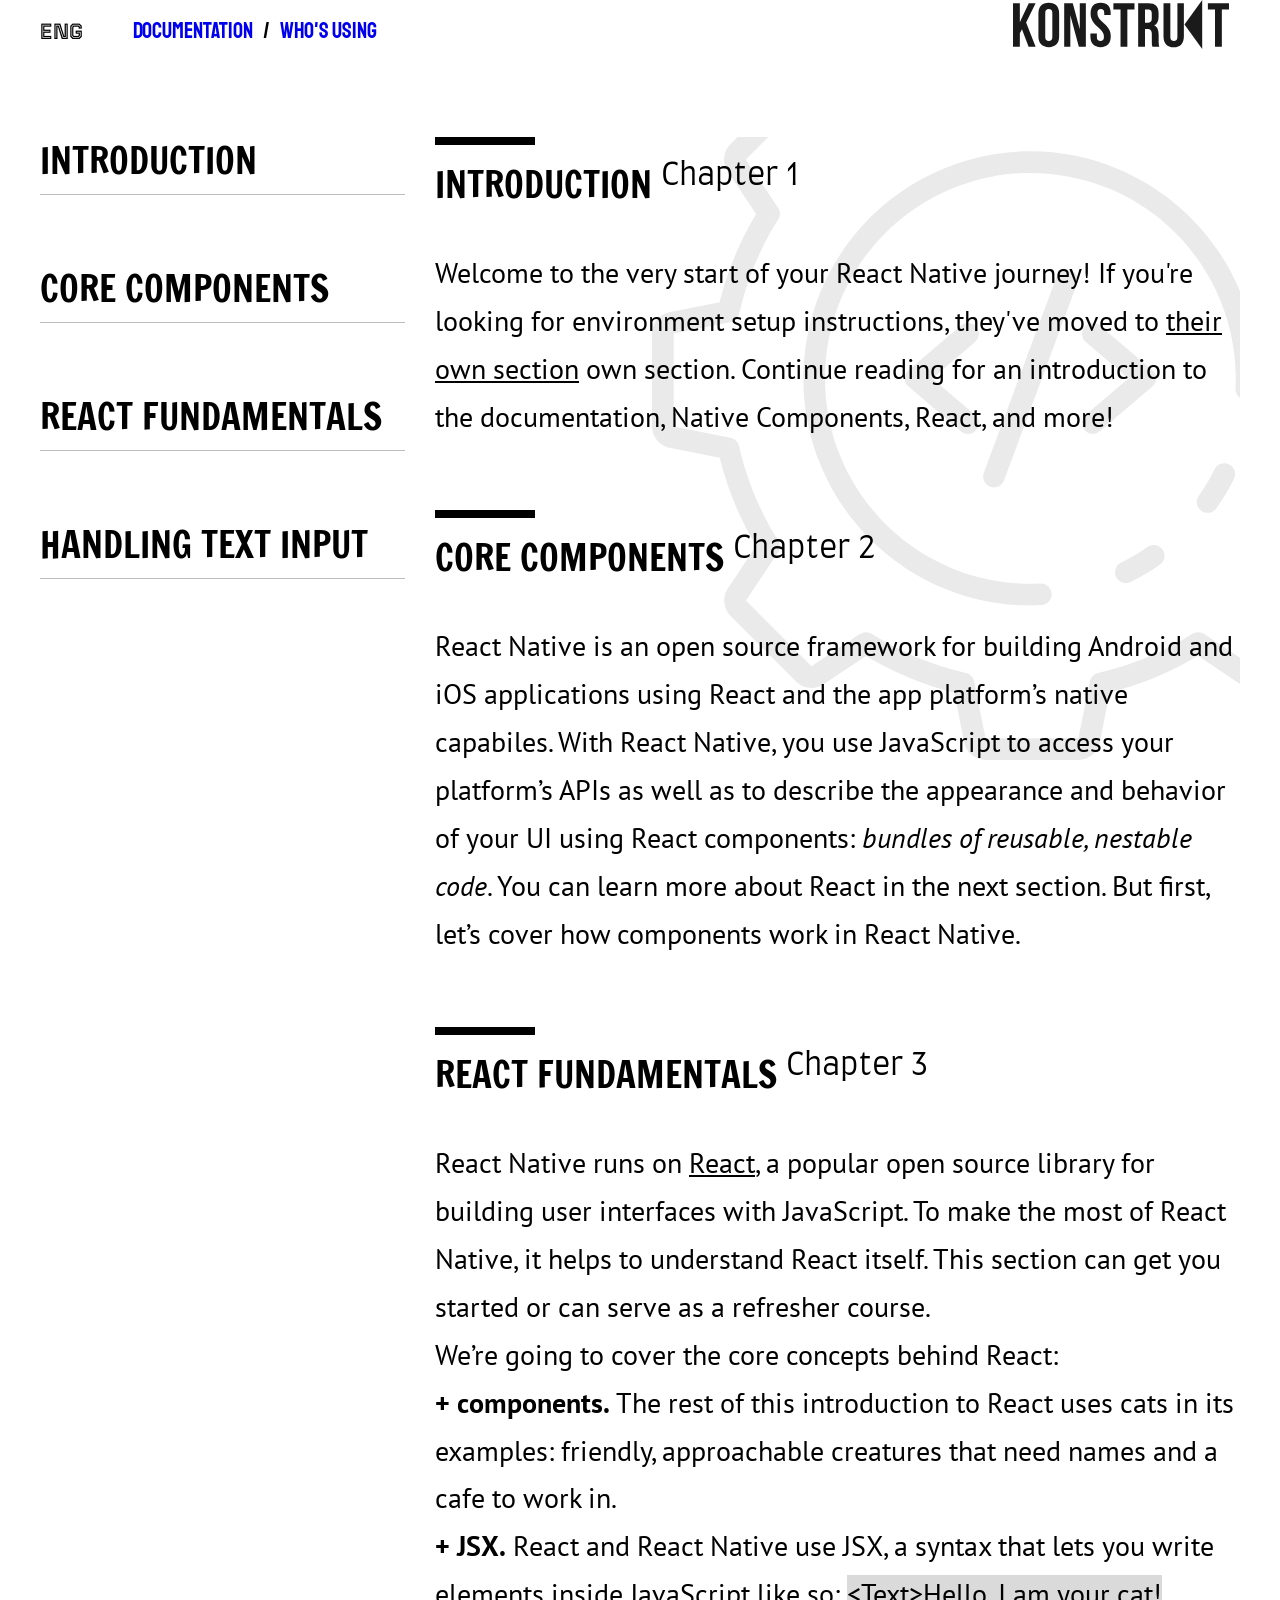
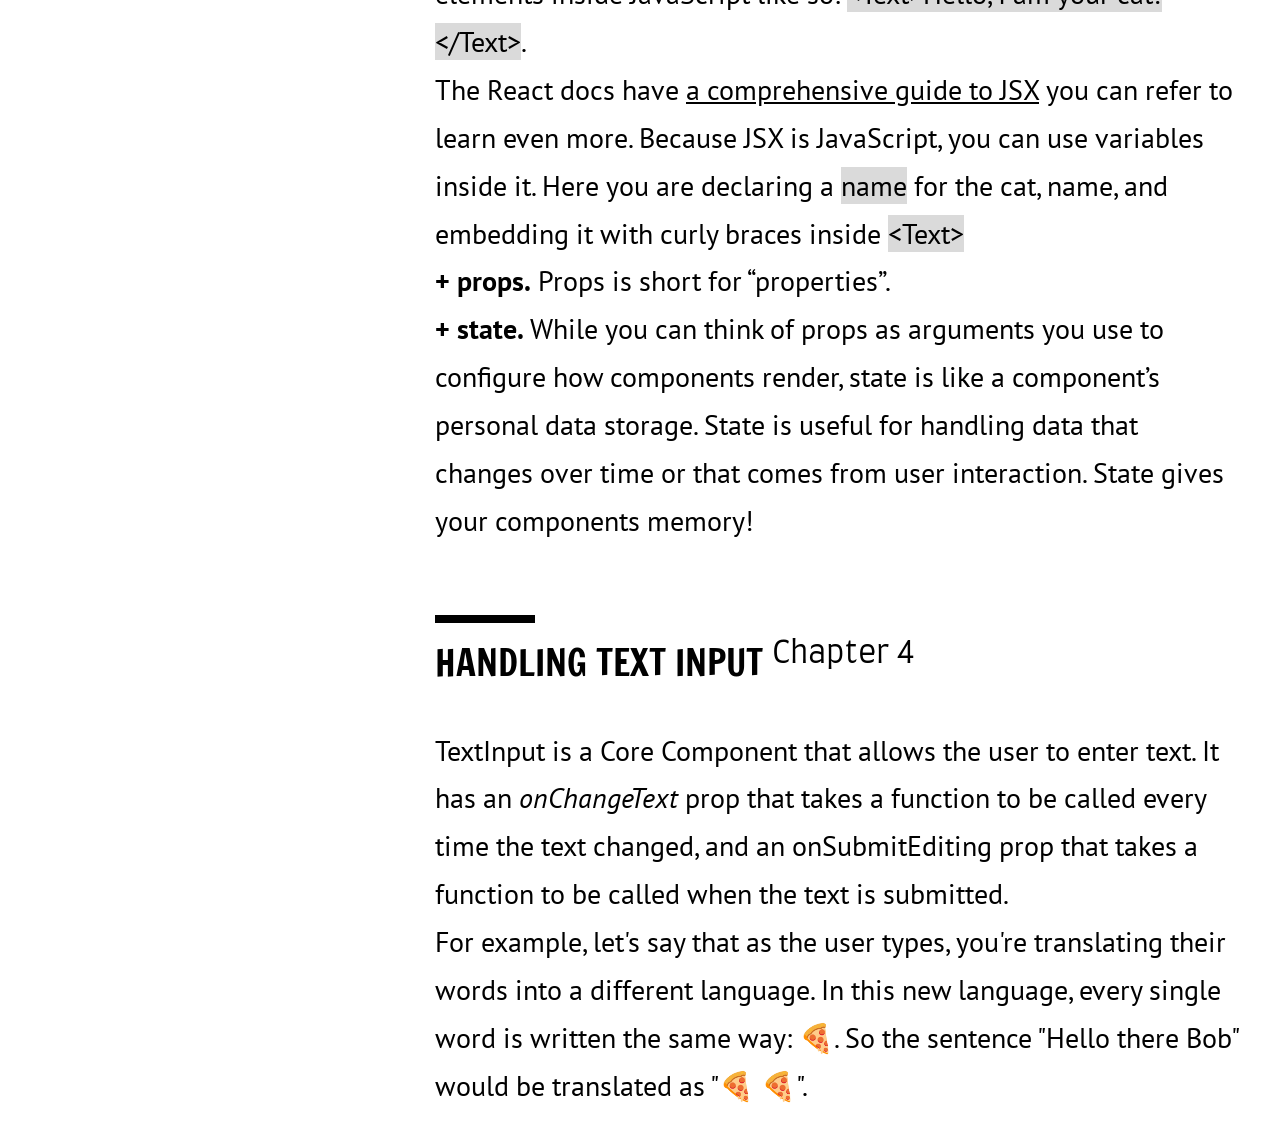
==== index.html @ 9395a484 "first commit" ====
<!DOCTYPE html>
<html lang="en">

<head>
    <meta charset="UTF-8">
    <meta name="viewport" content="width=device-width, initial-scale=1.0">
    <title>POSITION-TRANSFORM</title>

    <link rel="preconnect" href="https://fonts.googleapis.com">
    <link rel="preconnect" href="https://fonts.gstatic.com" crossorigin>
    <link
        href="https://fonts.googleapis.com/css2?family=Farro:wght@300;400;500;700&family=Francois+One&family=PT+Sans:ital,wght@0,400;0,700;1,400;1,700&family=Staatliches&family=Tourney:ital,wght@0,100..900;1,100..900&display=swap"
        rel="stylesheet">

    <link rel="stylesheet" href="src/styles/style.css">
</head>

<body>
    <header class="header">
        <div class="container header-content-wrapper">
            <div class="lang-and-nav-cotainer">
                <a href="/en" class="header__lang-link tourney-lang">eng</a>
                <nav class="header__nav staatliches-nav">
                    <ul class="header__list">
                        <li class="header__item">
                            <a href=".">Documentation</a>
                        </li>
                        <li class="header__item">/</li>
                        <li class="header__item">
                            <a href="src/html pages/who'sUsing.html">Who's using</a>
                        </li>
                    </ul>
                </nav>
            </div>
            <a href="/" class="header__logo-link">
                <img src="src/images/company-logo-black.svg" alt="Site logo" class="header__img">
            </a>
        </div>
    </header>

    <main>
        <div class="content-wrapper container">

            <aside class="sidebar">
                <ul class="sidebar__list">
                    <li class="sidebar__item francois-one-heading">Introduction</li>
                    <li class="sidebar__item francois-one-heading">core components</li>
                    <li class="sidebar__item francois-one-heading">react fundamentals</li>
                    <li class="sidebar__item francois-one-heading">handling text input</li>
                </ul>
            </aside>

            <div class="main-content">
                <section class="Chapter-1">
                    <div>
                        <h2 class="francois-one-heading heading">Introduction <sup class="farro-light-chapter ">Chapter
                                1</sup>
                        </h2>
                        <p>
                            Welcome to the very start of your React Native journey! If you're looking for environment
                            setup
                            instructions, they've moved to <span class="underline-text">their own section</span> own
                            section.
                            Continue reading for an
                            introduction to the documentation, Native Components, React, and more!
                        </p>
                    </div>
                </section>

                <section class="Chapter-2">
                    <div>
                        <h2 class="francois-one-heading heading">core components <sup
                                class="farro-light-chapter">Chapter
                                2</sup></h2>
                        <p>
                            React Native is an open source framework for building Android and iOS applications using
                            React
                            and
                            the
                            app platform’s
                            native capabiles. With React Native, you use JavaScript to access your platform’s APIs as
                            well
                            as to
                            describe the
                            appearance and behavior of your UI using React components: <span class="italic-text">bundles
                                of
                                reusable, nestable
                                code</span>. You can
                            learn more about
                            React in the next section. But first, let’s cover how components work in React Native.
                        </p>
                    </div>
                </section>

                <section class="Chapter-3">
                    <div>
                        <h2 class="francois-one-heading heading">react fundamentals <sup
                                class="farro-light-chapter">Chapter
                                3</sup>
                        </h2>
                        <p>
                            React Native runs on <span class="underline-text">React</span>, a popular open source
                            library
                            for
                            building user interfaces
                            with
                            JavaScript. To make the most of React Native, it helps to understand React itself. This
                            section
                            can
                            get
                            you started or can serve as a refresher course.
                        </p>
                        <p>We’re going to cover the core concepts behind React:</p>
                        <ul>
                            <li>
                                <strong>+ components.</strong> The rest of this introduction to React uses cats in its
                                examples:
                                friendly, approachable creatures that
                                need names and a cafe to work in.
                            </li>
                            <li>
                                <strong>+ JSX.</strong> React and React Native use JSX, a syntax that lets you write
                                elements
                                inside
                                JavaScript like
                                so: <span class="background-text">&lt;Text&gt;Hello, I am your cat!&lt;/Text&gt;</span>.
                            </li>
                            <li>
                                The React docs have <span class="underline-text">a comprehensive guide to JSX</span> you
                                can
                                refer to learn even more.
                                Because JSX is JavaScript, you can use variables inside it. Here you are declaring a
                                <span class="background-text">name</span> for the cat, name, and embedding it with curly
                                braces
                                inside
                                <span class="background-text">&lt;Text&gt;</span>
                            </li>
                            <li>
                                <strong>+ props.</strong> Props is short for “properties”.
                            </li>
                            <li>
                                <strong>+ state.</strong> While you can think of props as arguments you use to configure
                                how
                                components render, state is like a component’s personal data storage. State is useful
                                for
                                handling
                                data that changes over time or that comes from user interaction. State gives your
                                components
                                memory!
                            </li>
                        </ul>
                    </div>
                </section>

                <section class="Chapter-4">
                    <div>
                        <h2 class="francois-one-heading heading">handling text input <sup
                                class="farro-light-chapter">Chapter
                                4</sup>
                        </h2>
                        <p>
                            TextInput is a Core Component that allows the user to enter text. It has an
                            <span class="italic-text">onChangeText</span>
                            prop that takes
                            a function to
                            be called every time the text changed, and an onSubmitEditing prop that takes a function to
                            be
                            called
                            when the text is
                            submitted.
                        </p>
                        <p>
                            For example, let's say that as the user types, you're translating their words into a
                            different
                            language.
                            In this new
                            language, every single word is written the same way: 🍕. So the sentence "Hello there Bob"
                            would
                            be
                            translated as "🍕
                            🍕".
                        </p>
                    </div>
                </section>
            </div>
        </div>

        <!-- <img src="src/images/bg-picture.svg" alt="Background picture" class="background-img"> -->

    </main>
</body>

</html>
---- src/styles/style.css ----
/* ====================RESET CSS================= */
* {
  margin: 0;
  padding: 0;
  box-sizing: border-box;
}

li {
  list-style: none;
}

a {
  text-decoration: none;
}

/* ==========================FONT FAMILIES====================== */
/* Francois One Regular - HEADING*/
/* Farro Light  - CHAPTERS*/
/* Staatliches Regular - NAVIGATION*/
/* Tourney SemiBold  - LANGUAGE*/

/*=============================BASE CSS ======================*/

body {
  font-family: "PT Sans", sans-serif;
  font-weight: 400;
  font-style: normal;
  font-size: 28px;
  line-height: 1.71;
  color: rgba(0, 0, 0, 1);

  padding-bottom: 30px;
}

.container {
  max-width: 1200px;
  width: 100%;
  margin: 0 auto;
}

.francois-one-heading {
  font-family: "Francois One", sans-serif;
  font-weight: 400;
  font-style: normal;
  font-size: 36px;
  line-height: 1.33;
  text-transform: uppercase;
}

.francois-one-heading .farro-light-chapter {
  font-family: "Farro", sans-serif;
  font-weight: 300;
  font-style: normal;
  font-size: 30px;
  text-transform: none;
}

.staatliches-nav {
  font-family: "Staatliches", sans-serif;
  font-weight: 400;
  font-style: normal;
  font-size: 22px;
}

.tourney-lang {
  font-family: "Tourney", sans-serif;
  font-weight: 600;
  font-style: normal;
  font-size: 22px;
}

/* ======================HEADER================= */

.header {
  margin-bottom: 70px;
  position: fixed;
  top: 0;
  left: 0;

  width: 100%;
  z-index: 10;

  background-color: rgb(255, 255, 255);
}

.header-content-wrapper {
  display: flex;
  justify-content: space-between;
  align-items: center;
}

.lang-and-nav-cotainer {
  display: flex;
  gap: 50px;
}

.header__lang-link {
  text-transform: uppercase;
  color: inherit;
}

.header__list {
  display: flex;
  gap: 10px;
}

.header__img {
  height: 49px;
  width: 238px;
  color: rgba(26, 26, 26, 1);
}

/* ====================ASIDEBAR=============== */
.sidebar {
  position: sticky;
  top: 137px;

  height: max-content;
}

.sidebar__item {
  width: 365px;
  height: 58px;
  padding-bottom: 10px;
  border-bottom: 1px solid rgba(189, 189, 189, 1);
}

.sidebar__item:not(:last-child) {
  margin-bottom: 70px;
}

/* ======================MAIN PART================= */
.content-wrapper {
  display: flex;
  gap: 30px;

  padding-top: 137px;
}

.heading {
  margin-bottom: 40px;

  padding-top: 20px;
  position: relative;
}

/* h2 {
  padding-top: 20px;
  position: relative;
} */

.heading ::before {
  content: "";
  position: absolute;
  top: 0;
  left: 0;

  width: 100px;
  height: 8px;

  background-color: rgba(0, 0, 0, 1);
}

section:not(:last-child) {
  margin-bottom: 70px;
}

.underline-text {
  text-decoration: underline;
}

.italic-text {
  font-style: italic;
}

.background-text {
  background-color: rgba(218, 218, 218, 1);
}

.main-content {
  background-image: url(../images/bg-picture.svg);
  background-repeat: no-repeat;
  background-position: top right;

  /* background-size: 760px 760px; */

  background-attachment: fixed;
}

/* .background-img {
  position: fixed;
  top: 137px;
  right: 0;

  height: 760px;
  width: 760px;

  z-index: -1;
} */
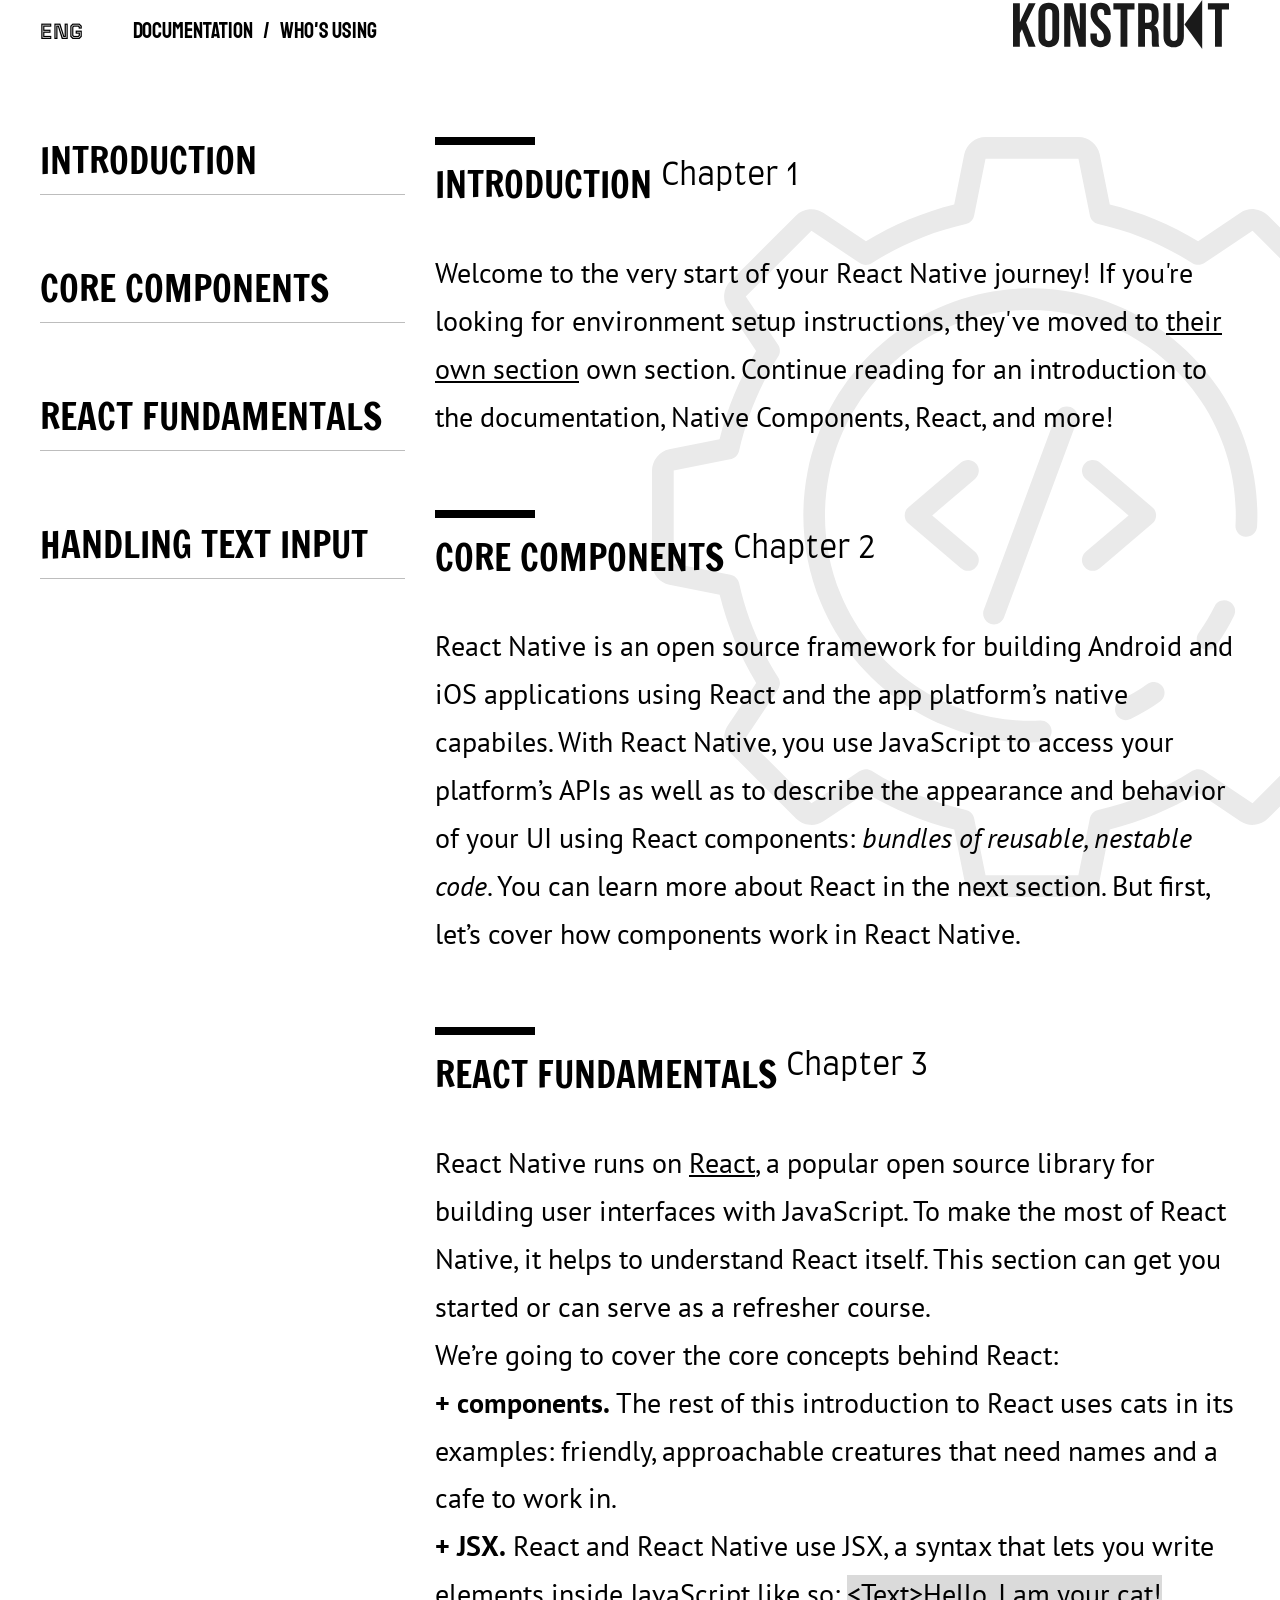
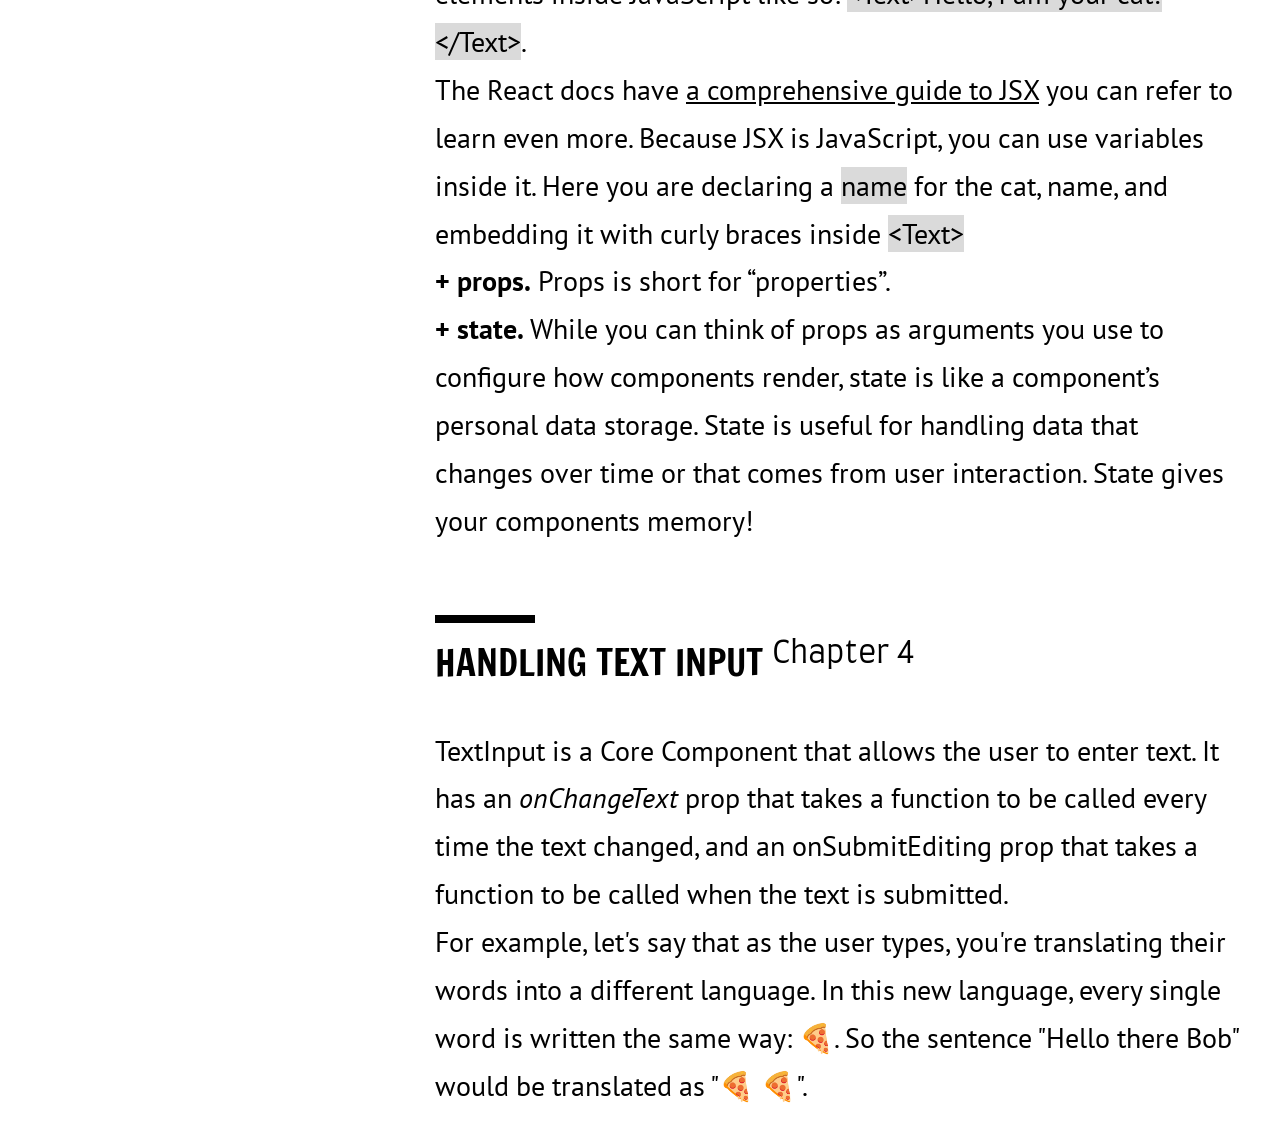
==== commit cb0425a0: "Fix the styles" ====
--- a/index.html
+++ b/index.html
@@ -19,11 +19,11 @@
     <header class="header">
         <div class="container header-content-wrapper">
             <div class="lang-and-nav-cotainer">
-                <a href="/en" class="header__lang-link tourney-lang">eng</a>
+                <a class="header__lang-link tourney-lang">eng</a>
                 <nav class="header__nav staatliches-nav">
                     <ul class="header__list">
                         <li class="header__item">
-                            <a href=".">Documentation</a>
+                            <a>Documentation</a>
                         </li>
                         <li class="header__item">/</li>
                         <li class="header__item">
@@ -43,10 +43,21 @@
 
             <aside class="sidebar">
                 <ul class="sidebar__list">
-                    <li class="sidebar__item francois-one-heading">Introduction</li>
-                    <li class="sidebar__item francois-one-heading">core components</li>
-                    <li class="sidebar__item francois-one-heading">react fundamentals</li>
-                    <li class="sidebar__item francois-one-heading">handling text input</li>
+                    <li class="sidebar__item francois-one-heading">
+                        <a href=".">Introduction</a>
+                    </li>
+
+                    <li class="sidebar__item francois-one-heading">
+                        <a href=".">core components</a>
+                    </li>
+
+                    <li class="sidebar__item francois-one-heading">
+                        <a href=".">react fundamentals</a>
+                    </li>
+
+                    <li class="sidebar__item francois-one-heading">
+                        <a href=".">handling text input</a>
+                    </li>
                 </ul>
             </aside>
 
@@ -184,9 +195,6 @@
                 </section>
             </div>
         </div>
-
-        <!-- <img src="src/images/bg-picture.svg" alt="Background picture" class="background-img"> -->
-
     </main>
 </body>
 
--- a/src/styles/style.css
+++ b/src/styles/style.css
@@ -12,12 +12,17 @@
 a {
   text-decoration: none;
 }
+:link,
+:visited {
+  color: inherit;
+}
 
 /* ==========================FONT FAMILIES====================== */
 /* Francois One Regular - HEADING*/
 /* Farro Light  - CHAPTERS*/
 /* Staatliches Regular - NAVIGATION*/
 /* Tourney SemiBold  - LANGUAGE*/
+/* Roboto - Who's Using*/
 
 /*=============================BASE CSS ======================*/
 
@@ -30,6 +35,14 @@
   color: rgba(0, 0, 0, 1);
 
   padding-bottom: 30px;
+}
+
+body:not(:has(.whosUsing)) {
+  background-image: url(../images/bg-picture.svg);
+  background-repeat: no-repeat;
+  background-position: right 0 top 137px;
+
+  background-attachment: fixed;
 }
 
 .container {
@@ -144,11 +157,6 @@
   position: relative;
 }
 
-/* h2 {
-  padding-top: 20px;
-  position: relative;
-} */
-
 .heading ::before {
   content: "";
   position: absolute;
@@ -176,24 +184,3 @@
 .background-text {
   background-color: rgba(218, 218, 218, 1);
 }
-
-.main-content {
-  background-image: url(../images/bg-picture.svg);
-  background-repeat: no-repeat;
-  background-position: top right;
-
-  /* background-size: 760px 760px; */
-
-  background-attachment: fixed;
-}
-
-/* .background-img {
-  position: fixed;
-  top: 137px;
-  right: 0;
-
-  height: 760px;
-  width: 760px;
-
-  z-index: -1;
-} */
